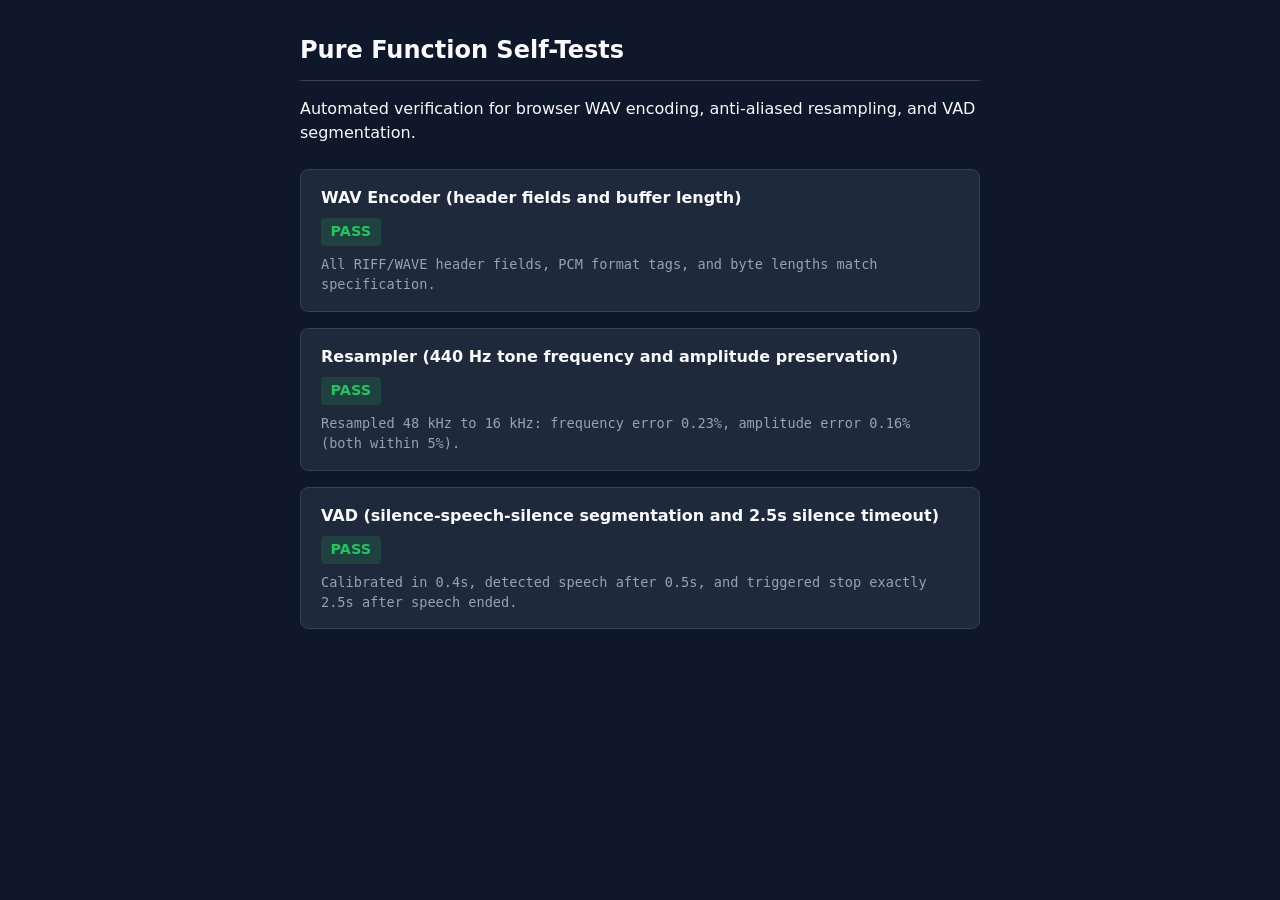
==== src/speaksure/web/static/selftest.html @ 0502dfb3 "feat: web backend, ASR hygiene, evaluation tools" ====
<!doctype html>
<html lang="en">
<head>
  <meta charset="utf-8">
  <meta name="viewport" content="width=device-width, initial-scale=1">
  <title>SpeakSure – Module Self-Tests</title>
  <style>
    :root {
      --bg: #0f172a;
      --card-bg: #1e293b;
      --text: #f8fafc;
      --text-muted: #94a3b8;
      --pass: #22c55e;
      --fail: #ef4444;
      --border: #334155;
    }
    body {
      font-family: system-ui, -apple-system, sans-serif;
      background: var(--bg);
      color: var(--text);
      margin: 0;
      padding: 2rem 1rem;
      line-height: 1.5;
    }
    main {
      max-width: 680px;
      margin: 0 auto;
    }
    h1 {
      margin-top: 0;
      font-size: 1.5rem;
      border-bottom: 1px solid var(--border);
      padding-bottom: 0.75rem;
    }
    .test-list {
      display: flex;
      flex-direction: column;
      gap: 1rem;
      margin-top: 1.5rem;
    }
    .test-card {
      background: var(--card-bg);
      border: 1px solid var(--border);
      border-radius: 8px;
      padding: 1rem 1.25rem;
    }
    .test-title {
      font-weight: 600;
      margin-bottom: 0.25rem;
    }
    .test-status {
      font-weight: 700;
      font-size: 0.9rem;
      display: inline-block;
      padding: 0.2rem 0.6rem;
      border-radius: 4px;
      margin-top: 0.25rem;
    }
    .pass {
      background: rgba(34, 197, 94, 0.15);
      color: var(--pass);
    }
    .fail {
      background: rgba(239, 68, 68, 0.15);
      color: var(--fail);
    }
    .details {
      color: var(--text-muted);
      font-size: 0.85rem;
      margin-top: 0.5rem;
      font-family: monospace;
      white-space: pre-wrap;
    }
  </style>
</head>
<body>
  <main>
    <h1>Pure Function Self-Tests</h1>
    <p>Automated verification for browser WAV encoding, anti-aliased resampling, and VAD segmentation.</p>
    <div id="results" class="test-list" aria-live="polite">Running tests…</div>
  </main>

  <script type="module">
    import { encodeWav, resampleAudio } from "./js/wav.js";
    import { VadDetector, calculateRms, SILENCE_DURATION_SEC } from "./js/vad.js";

    const resultsContainer = document.getElementById("results");
    resultsContainer.textContent = "";

    function renderResult(name, passed, message) {
      const card = document.createElement("div");
      card.className = "test-card";

      const title = document.createElement("div");
      title.className = "test-title";
      title.textContent = name;
      card.appendChild(title);

      const status = document.createElement("span");
      status.className = "test-status " + (passed ? "pass" : "fail");
      status.textContent = passed ? "PASS" : "FAIL";
      card.appendChild(status);

      if (message) {
        const details = document.createElement("div");
        details.className = "details";
        details.textContent = message;
        card.appendChild(details);
      }

      resultsContainer.appendChild(card);
    }

    // Test 1: WAV encoder
    try {
      const sampleRate = 16000;
      const numSamples = 3200;
      const samples = new Float32Array(numSamples);
      for (let i = 0; i < numSamples; i++) {
        samples[i] = Math.sin((2 * Math.PI * 440 * i) / sampleRate) * 0.5;
      }

      const buffer = encodeWav(samples, sampleRate);
      if (buffer.byteLength !== 44 + numSamples * 2) {
        throw new Error(`Buffer size mismatch: expected ${44 + numSamples * 2}, got ${buffer.byteLength}`);
      }

      const view = new DataView(buffer);
      const dec = new TextDecoder("ascii");
      if (dec.decode(new Uint8Array(buffer, 0, 4)) !== "RIFF") throw new Error("Missing RIFF header");
      if (view.getUint32(4, true) !== 36 + numSamples * 2) throw new Error("Incorrect ChunkSize");
      if (dec.decode(new Uint8Array(buffer, 8, 4)) !== "WAVE") throw new Error("Missing WAVE tag");
      if (dec.decode(new Uint8Array(buffer, 12, 4)) !== "fmt ") throw new Error("Missing fmt chunk");
      if (view.getUint16(20, true) !== 1) throw new Error("AudioFormat must be 1 (PCM)");
      if (view.getUint16(22, true) !== 1) throw new Error("Channels must be 1 (mono)");
      if (view.getUint32(24, true) !== sampleRate) throw new Error("SampleRate mismatch");
      if (view.getUint16(34, true) !== 16) throw new Error("BitsPerSample must be 16");
      if (dec.decode(new Uint8Array(buffer, 36, 4)) !== "data") throw new Error("Missing data chunk");
      if (view.getUint32(40, true) !== numSamples * 2) throw new Error("Incorrect data size");

      renderResult("WAV Encoder (header fields and buffer length)", true, "All RIFF/WAVE header fields, PCM format tags, and byte lengths match specification.");
    } catch (err) {
      renderResult("WAV Encoder (header fields and buffer length)", false, String(err));
    }

    // Test 2: Resampler
    try {
      const sourceRate = 48000;
      const targetRate = 16000;
      const durationSec = 1.0;
      const frequency = 440;
      const amplitude = 0.8;

      const numSourceSamples = Math.round(sourceRate * durationSec);
      const sourceSamples = new Float32Array(numSourceSamples);
      for (let i = 0; i < numSourceSamples; i++) {
        sourceSamples[i] = amplitude * Math.sin((2 * Math.PI * frequency * i) / sourceRate);
      }

      const resampled = resampleAudio(sourceSamples, sourceRate, targetRate);
      const expectedRms = amplitude / Math.SQRT2;
      const actualRms = calculateRms(resampled);
      const ampDiffRatio = Math.abs(actualRms - expectedRms) / expectedRms;
      if (ampDiffRatio > 0.05) {
        throw new Error(`Amplitude difference ${ (ampDiffRatio * 100).toFixed(2) }% exceeds 5% tolerance`);
      }

      let zeroCrossings = 0;
      for (let i = 1; i < resampled.length; i++) {
        if (resampled[i - 1] <= 0 && resampled[i] > 0) zeroCrossings++;
      }
      const measuredFreq = zeroCrossings / durationSec;
      const freqDiffRatio = Math.abs(measuredFreq - frequency) / frequency;
      if (freqDiffRatio > 0.05) {
        throw new Error(`Frequency difference ${ (freqDiffRatio * 100).toFixed(2) }% exceeds 5% tolerance (measured ${measuredFreq} Hz)`);
      }

      renderResult("Resampler (440 Hz tone frequency and amplitude preservation)", true, `Resampled 48 kHz to 16 kHz: frequency error ${(freqDiffRatio * 100).toFixed(2)}%, amplitude error ${(ampDiffRatio * 100).toFixed(2)}% (both within 5%).`);
    } catch (err) {
      renderResult("Resampler (440 Hz tone frequency and amplitude preservation)", false, String(err));
    }

    // Test 3: VAD segmentation and stop timing
    try {
      const sampleRate = 16000;
      const frameSec = 0.05;
      const frameLen = Math.round(sampleRate * frameSec);
      const vad = new VadDetector(sampleRate);

      const silence = new Float32Array(frameLen);
      const speech = new Float32Array(frameLen);
      for (let i = 0; i < frameLen; i++) {
        speech[i] = 0.5 * Math.sin((2 * Math.PI * 440 * i) / sampleRate);
      }

      // 0.4s silence
      for (let f = 0; f < Math.round(0.4 / frameSec); f++) {
        const res = vad.processFrame(silence);
        if (res.shouldStop) throw new Error("VAD stopped prematurely during noise calibration");
      }
      if (vad.speechDetected) throw new Error("VAD falsely detected speech during noise calibration");

      // 1.0s speech
      for (let f = 0; f < Math.round(1.0 / frameSec); f++) {
        vad.processFrame(speech);
      }
      if (!vad.speechDetected) throw new Error("VAD failed to detect speech after 1.0s of speech");

      // Post-speech silence
      let stopFrame = -1;
      let reason = null;
      for (let f = 0; f < 70; f++) {
        const res = vad.processFrame(silence);
        if (res.shouldStop) {
          stopFrame = f;
          reason = res.stopReason;
          break;
        }
      }

      if (reason !== "silence") throw new Error(`Expected stopReason 'silence', got '${reason}'`);
      const elapsedSilence = stopFrame * frameSec;
      if (Math.abs(elapsedSilence - SILENCE_DURATION_SEC) > frameSec) {
        throw new Error(`Stop fired at ${elapsedSilence.toFixed(2)}s silence instead of ${SILENCE_DURATION_SEC}s`);
      }

      renderResult("VAD (silence-speech-silence segmentation and 2.5s silence timeout)", true, `Calibrated in 0.4s, detected speech after 0.5s, and triggered stop exactly 2.5s after speech ended.`);
    } catch (err) {
      renderResult("VAD (silence-speech-silence segmentation and 2.5s silence timeout)", false, String(err));
    }
  </script>
</body>
</html>
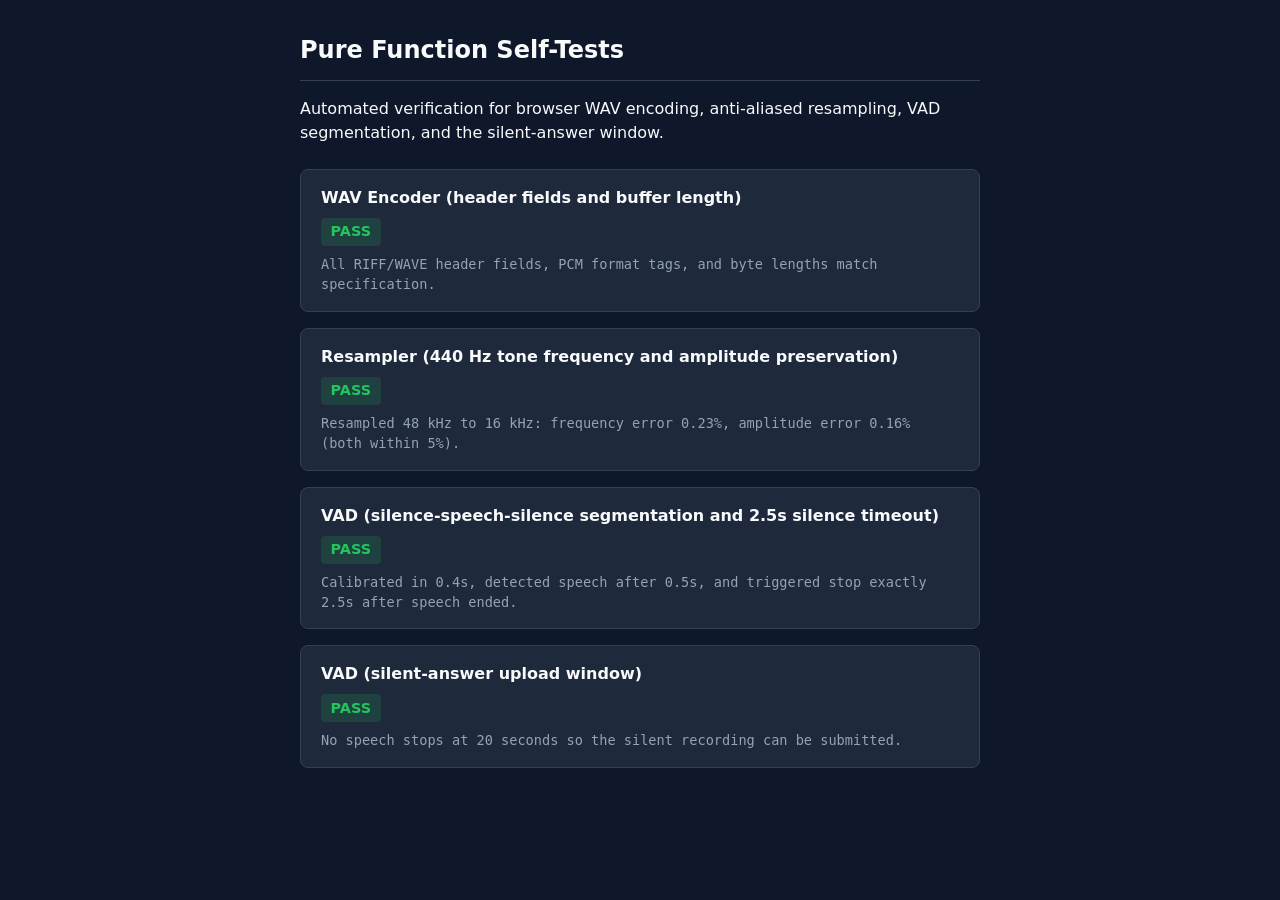
==== commit 0edac5c8: "Changed the ui of the project and upgrade of the total repository and model settings" ====
--- a/src/speaksure/web/static/selftest.html
+++ b/src/speaksure/web/static/selftest.html
@@ -76,7 +76,7 @@
 <body>
   <main>
     <h1>Pure Function Self-Tests</h1>
-    <p>Automated verification for browser WAV encoding, anti-aliased resampling, and VAD segmentation.</p>
+    <p>Automated verification for browser WAV encoding, anti-aliased resampling, VAD segmentation, and the silent-answer window.</p>
     <div id="results" class="test-list" aria-live="polite">Running tests…</div>
   </main>
 
@@ -228,7 +228,31 @@
     } catch (err) {
       renderResult("VAD (silence-speech-silence segmentation and 2.5s silence timeout)", false, String(err));
     }
+
+    // Test 4: The call room uploads a silent answer after 20 seconds.
+    try {
+      const sampleRate = 16000;
+      const frameSec = 0.1;
+      const silence = new Float32Array(Math.round(sampleRate * frameSec));
+      const vad = new VadDetector(sampleRate, { noSpeechTimeout: 20 });
+      let elapsed = 0;
+      let reason = null;
+      for (let frame = 0; frame < 250; frame++) {
+        const result = vad.processFrame(silence);
+        elapsed += frameSec;
+        if (result.shouldStop) {
+          reason = result.stopReason;
+          break;
+        }
+      }
+      if (reason !== "timeout") throw new Error(`Expected timeout, got ${reason}`);
+      if (Math.abs(elapsed - 20) > frameSec) {
+        throw new Error(`Silent answer stopped after ${elapsed.toFixed(1)} seconds`);
+      }
+      renderResult("VAD (silent-answer upload window)", true, "No speech stops at 20 seconds so the silent recording can be submitted.");
+    } catch (err) {
+      renderResult("VAD (silent-answer upload window)", false, String(err));
+    }
   </script>
 </body>
 </html>
-
